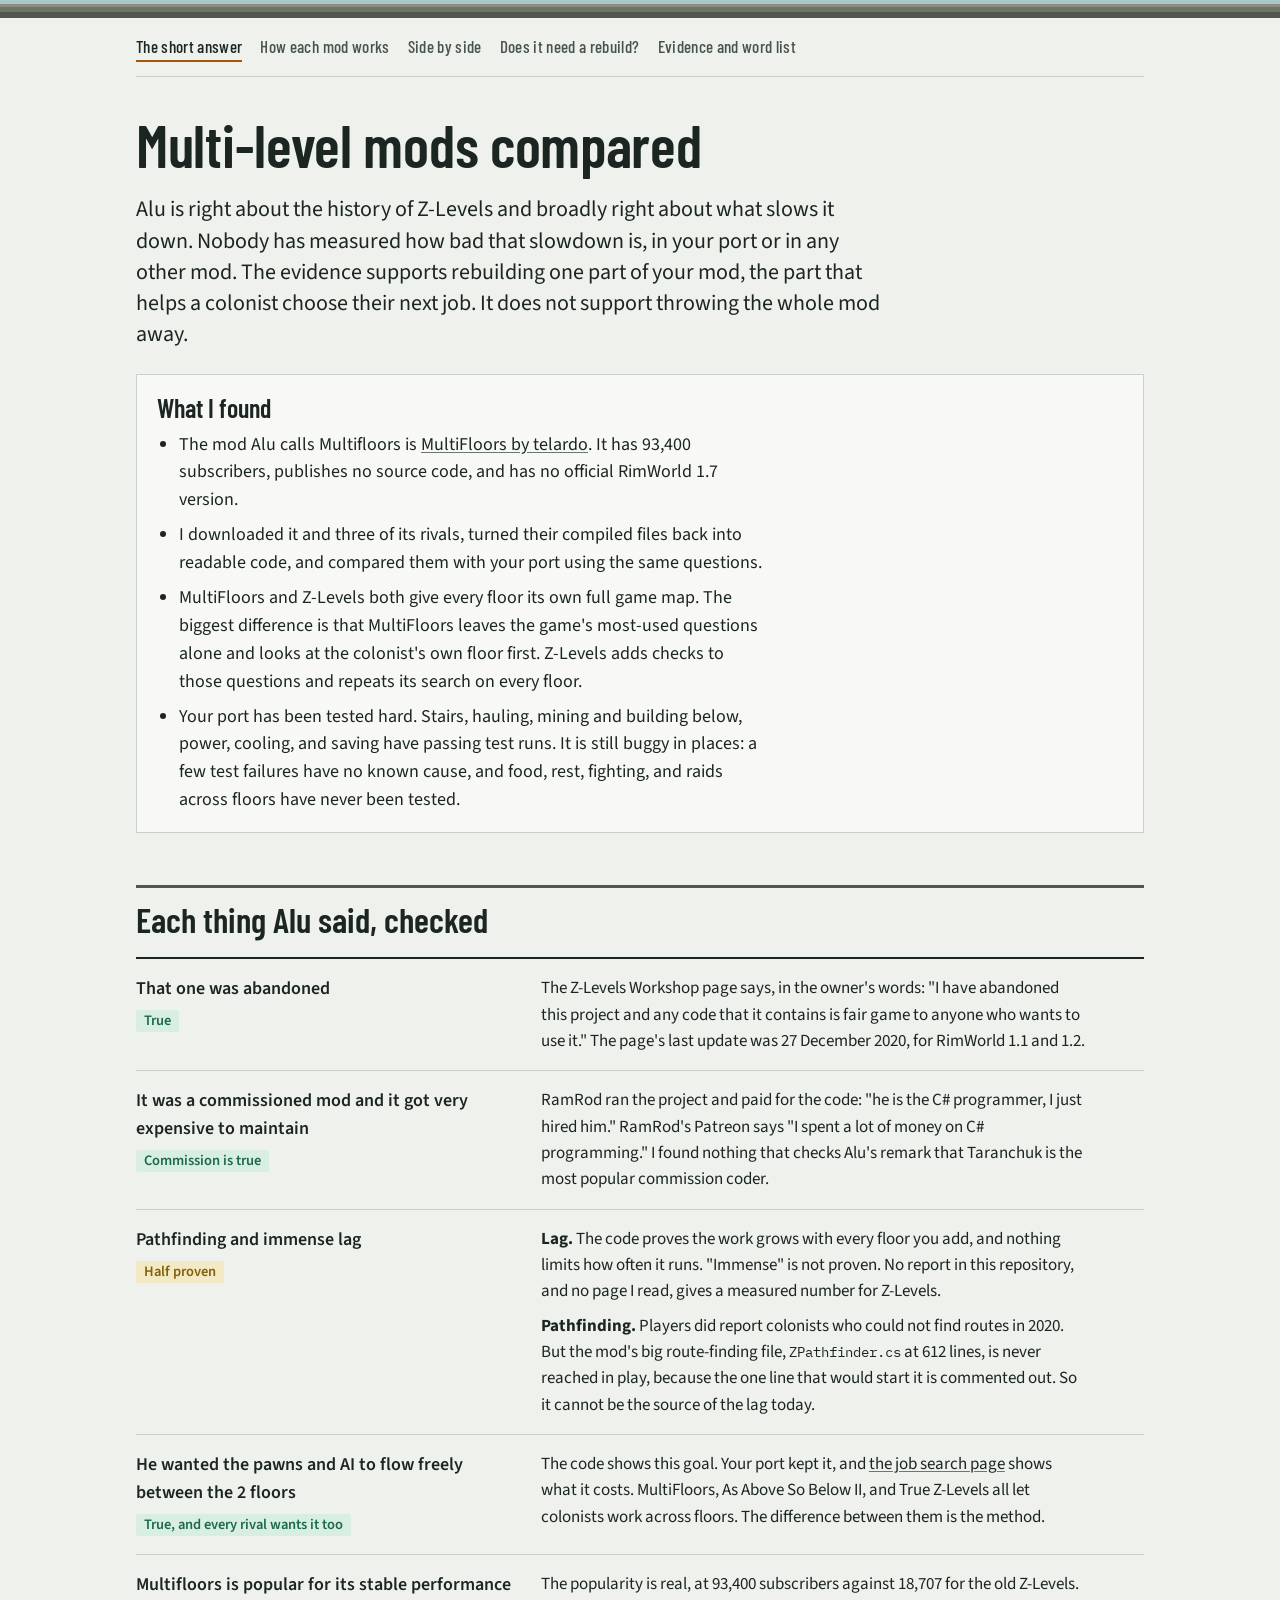
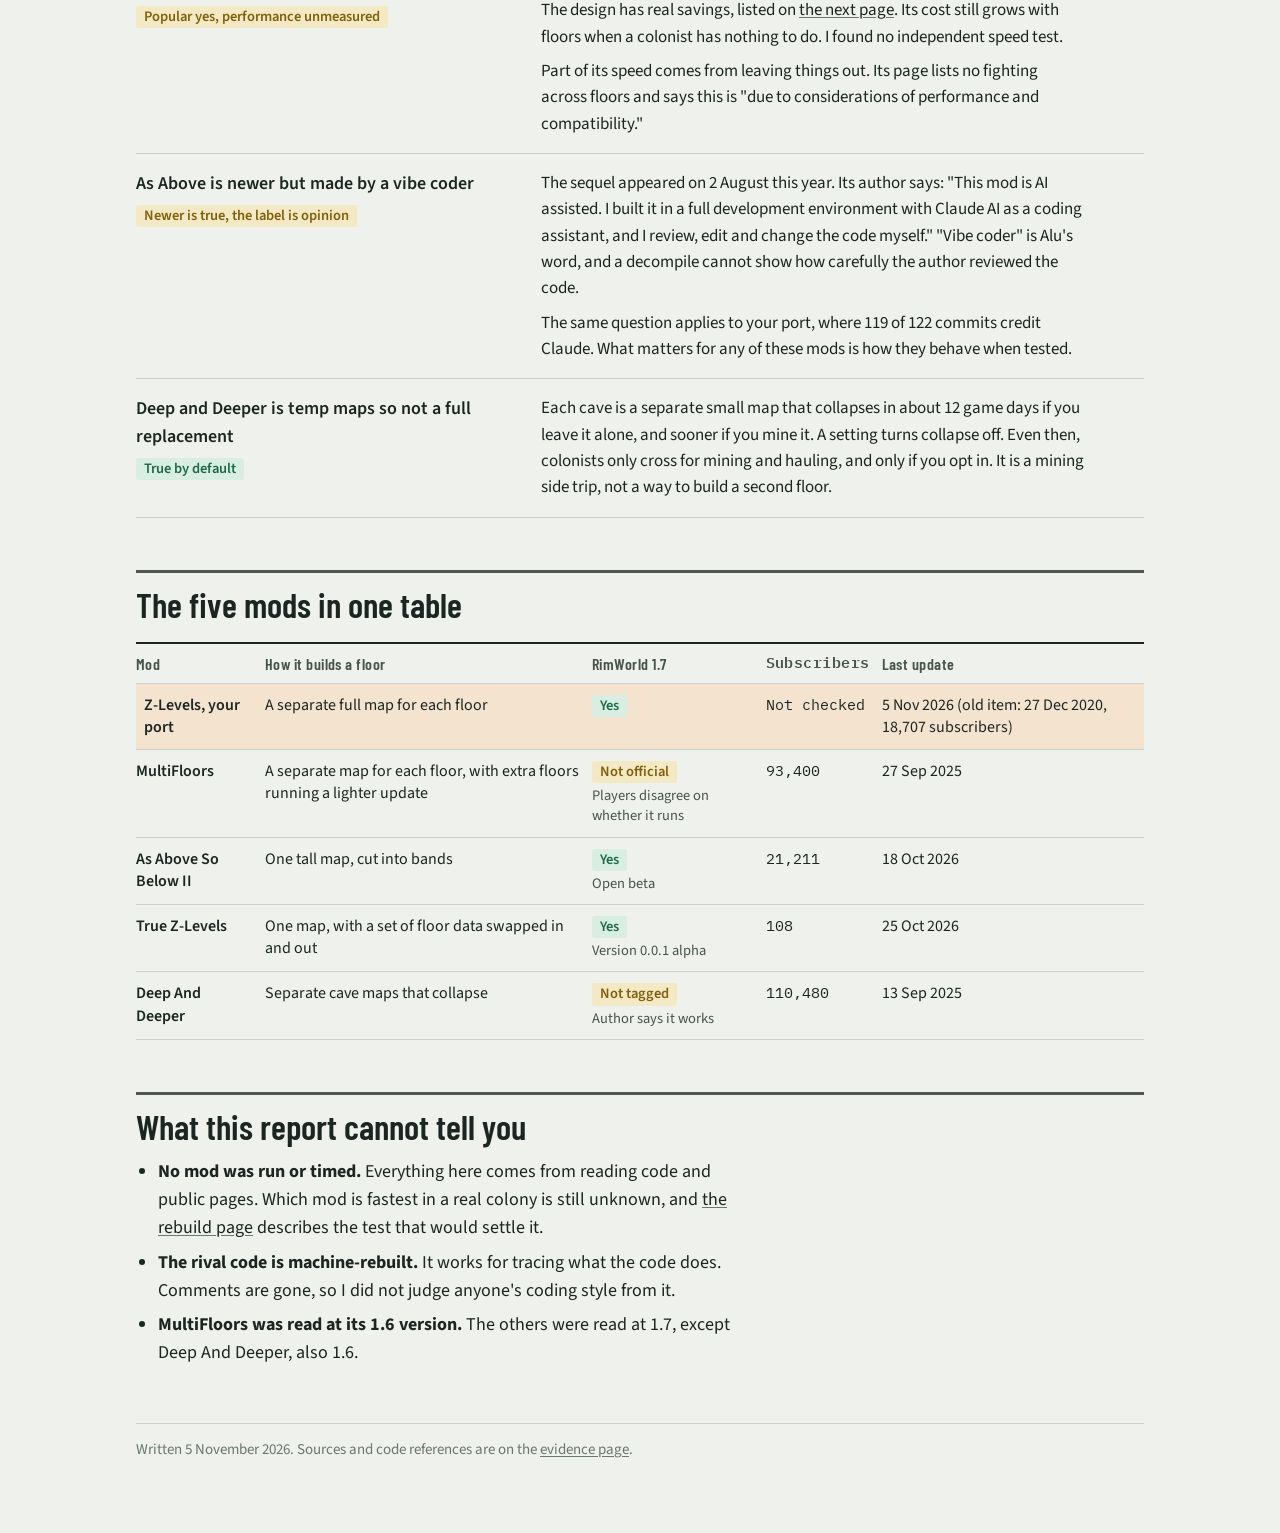
==== docs/mod-comparison/index.html @ 09d99cd7 "Add a plain-language comparison of multi-level mods Compares the Z-Levels port with MultiFloors, As " ====
<!doctype html>
<html lang="en">
<head>
<meta charset="utf-8">
<meta name="viewport" content="width=device-width, initial-scale=1, viewport-fit=cover">
<title>Multi-level Mods Compared</title>
<link rel="preconnect" href="https://fonts.googleapis.com">
<link rel="stylesheet" href="https://fonts.googleapis.com/css2?family=Barlow+Condensed:wght@500;600&family=IBM+Plex+Mono:wght@400;500&family=Source+Sans+3:wght@400;600&display=swap">
<link rel="stylesheet" href="style.css">
</head>
<body>
<div class="strata" aria-hidden="true"><i></i><i></i><i></i><i></i></div>
<div class="wrap">
<nav class="top" aria-label="Report pages">
  <a href="index.html" aria-current="page">The short answer</a>
  <a href="how-they-work.html">How each mod works</a>
  <a href="side-by-side.html">Side by side</a>
  <a href="rebuild.html">Does it need a rebuild?</a>
  <a href="evidence.html">Evidence and word list</a>
</nav>

<h1>Multi-level mods compared</h1>
<p class="lede">Alu is right about the history of Z-Levels and broadly right about what slows it down. Nobody has measured how bad that slowdown is, in your port or in any other mod. The evidence supports rebuilding one part of your mod, the part that helps a colonist choose their next job. It does not support throwing the whole mod away.</p>

<div class="answer">
  <h2>What I found</h2>
  <ul>
    <li>The mod Alu calls Multifloors is <a href="https://steamcommunity.com/sharedfiles/filedetails/?id=3384660931">MultiFloors by telardo</a>. It has 93,400 subscribers, publishes no source code, and has no official RimWorld 1.7 version.</li>
    <li>I downloaded it and three of its rivals, turned their compiled files back into readable code, and compared them with your port using the same questions.</li>
    <li>MultiFloors and Z-Levels both give every floor its own full game map. The biggest difference is that MultiFloors leaves the game's most-used questions alone and looks at the colonist's own floor first. Z-Levels adds checks to those questions and repeats its search on every floor.</li>
    <li>Your port has been tested hard. Stairs, hauling, mining and building below, power, cooling, and saving have passing test runs. It is still buggy in places: a few test failures have no known cause, and food, rest, fighting, and raids across floors have never been tested.</li>
  </ul>
</div>

<h2>Each thing Alu said, checked</h2>
<div class="claims">

  <div class="claim">
    <div class="said"><q>That one was abandoned</q><br><span class="chip yes">True</span></div>
    <div><p>The Z-Levels Workshop page says, in the owner's words: "I have abandoned this project and any code that it contains is fair game to anyone who wants to use it." The page's last update was 27 December 2020, for RimWorld 1.1 and 1.2.</p></div>
  </div>

  <div class="claim">
    <div class="said"><q>It was a commissioned mod and it got very expensive to maintain</q><br><span class="chip yes">Commission is true</span></div>
    <div><p>RamRod ran the project and paid for the code: "he is the C# programmer, I just hired him." RamRod's Patreon says "I spent a lot of money on C# programming." I found nothing that checks Alu's remark that Taranchuk is the most popular commission coder.</p></div>
  </div>

  <div class="claim">
    <div class="said"><q>Pathfinding and immense lag</q><br><span class="chip part">Half proven</span></div>
    <div>
      <p><b>Lag.</b> The code proves the work grows with every floor you add, and nothing limits how often it runs. "Immense" is not proven. No report in this repository, and no page I read, gives a measured number for Z-Levels.</p>
      <p><b>Pathfinding.</b> Players did report colonists who could not find routes in 2020. But the mod's big route-finding file, <code>ZPathfinder.cs</code> at 612 lines, is never reached in play, because the one line that would start it is commented out. So it cannot be the source of the lag today.</p>
    </div>
  </div>

  <div class="claim">
    <div class="said"><q>He wanted the pawns and AI to flow freely between the 2 floors</q><br><span class="chip yes">True, and every rival wants it too</span></div>
    <div><p>The code shows this goal. Your port kept it, and <a href="how-they-work.html#job-search">the job search page</a> shows what it costs. MultiFloors, As Above So Below II, and True Z-Levels all let colonists work across floors. The difference between them is the method.</p></div>
  </div>

  <div class="claim">
    <div class="said"><q>Multifloors is popular for its stable performance</q><br><span class="chip part">Popular yes, performance unmeasured</span></div>
    <div>
      <p>The popularity is real, at 93,400 subscribers against 18,707 for the old Z-Levels. The design has real savings, listed on <a href="how-they-work.html">the next page</a>. Its cost still grows with floors when a colonist has nothing to do. I found no independent speed test.</p>
      <p>Part of its speed comes from leaving things out. Its page lists no fighting across floors and says this is "due to considerations of performance and compatibility."</p>
    </div>
  </div>

  <div class="claim">
    <div class="said"><q>As Above is newer but made by a vibe coder</q><br><span class="chip part">Newer is true, the label is opinion</span></div>
    <div>
      <p>The sequel appeared on 2 August this year. Its author says: "This mod is AI assisted. I built it in a full development environment with Claude AI as a coding assistant, and I review, edit and change the code myself." "Vibe coder" is Alu's word, and a decompile cannot show how carefully the author reviewed the code.</p>
      <p>The same question applies to your port, where 119 of 122 commits credit Claude. What matters for any of these mods is how they behave when tested.</p>
    </div>
  </div>

  <div class="claim">
    <div class="said"><q>Deep and Deeper is temp maps so not a full replacement</q><br><span class="chip yes">True by default</span></div>
    <div><p>Each cave is a separate small map that collapses in about 12 game days if you leave it alone, and sooner if you mine it. A setting turns collapse off. Even then, colonists only cross for mining and hauling, and only if you opt in. It is a mining side trip, not a way to build a second floor.</p></div>
  </div>

</div>

<h2>The five mods in one table</h2>
<div class="table-box"><table class="wide-table">
  <thead><tr><th>Mod</th><th>How it builds a floor</th><th>RimWorld 1.7</th><th class="num">Subscribers</th><th>Last update</th></tr></thead>
  <tbody>
    <tr class="you"><th>Z-Levels, your port</th><td>A separate full map for each floor</td><td><span class="chip yes">Yes</span></td><td class="num">Not checked</td><td>5 Nov 2026 (old item: 27 Dec 2020, 18,707 subscribers)</td></tr>
    <tr><th>MultiFloors</th><td>A separate map for each floor, with extra floors running a lighter update</td><td><span class="chip part">Not official</span><span class="cell-note">Players disagree on whether it runs</span></td><td class="num">93,400</td><td>27 Sep 2025</td></tr>
    <tr><th>As Above So Below II</th><td>One tall map, cut into bands</td><td><span class="chip yes">Yes</span><span class="cell-note">Open beta</span></td><td class="num">21,211</td><td>18 Oct 2026</td></tr>
    <tr><th>True Z-Levels</th><td>One map, with a set of floor data swapped in and out</td><td><span class="chip yes">Yes</span><span class="cell-note">Version 0.0.1 alpha</span></td><td class="num">108</td><td>25 Oct 2026</td></tr>
    <tr><th>Deep And Deeper</th><td>Separate cave maps that collapse</td><td><span class="chip part">Not tagged</span><span class="cell-note">Author says it works</span></td><td class="num">110,480</td><td>13 Sep 2025</td></tr>
  </tbody>
</table></div>

<h2>What this report cannot tell you</h2>
<ul>
  <li><b>No mod was run or timed.</b> Everything here comes from reading code and public pages. Which mod is fastest in a real colony is still unknown, and <a href="rebuild.html#test">the rebuild page</a> describes the test that would settle it.</li>
  <li><b>The rival code is machine-rebuilt.</b> It works for tracing what the code does. Comments are gone, so I did not judge anyone's coding style from it.</li>
  <li><b>MultiFloors was read at its 1.6 version.</b> The others were read at 1.7, except Deep And Deeper, also 1.6.</li>
</ul>

<footer>Written 5 November 2026. Sources and code references are on the <a href="evidence.html">evidence page</a>.</footer>
</div>
</body>
</html>
---- docs/mod-comparison/style.css ----
/* Layout concept: a geologist's core sample. Thin rock bands mark the top of each page, and every diagram is a cross-section. */
:root {
  --bg: #eef1ec;
  --panel: #f8f9f6;
  --ink: #1b2622;
  --ink-2: #47544e;
  --ink-3: #6a7770;
  --line: #c9d1ca;
  --accent: #a4560a;      /* Z-Levels, the mod this report is about */
  --accent-soft: #f3e3cf;
  --other: #5f7f78;       /* every other mod in the charts */
  --rock-1: #8b8d7e;
  --rock-2: #6f7468;
  --rock-3: #4f5750;
  --sky: #a9c6c9;
  --yes: #1d6b46;
  --yes-bg: #d9eee2;
  --part: #80600a;
  --part-bg: #f4e9c5;
  --no: #93302c;
  --no-bg: #f6dcda;
  --unk: #49565c;
  --unk-bg: #dfe5e6;
  --display: "Barlow Condensed", "Arial Narrow", "Helvetica Neue", Arial, sans-serif;
  --body: "Source Sans 3", "Segoe UI", -apple-system, Roboto, Arial, sans-serif;
  --mono: "IBM Plex Mono", Consolas, Menlo, monospace;
}
@media (prefers-color-scheme: dark) {
  :root:not([data-theme="light"]) {
    --bg: #161b1a;
    --panel: #1f2624;
    --ink: #e9eeea;
    --ink-2: #b9c4bd;
    --ink-3: #93a097;
    --line: #36403c;
    --accent: #e9a04e;
    --accent-soft: #3a2c1a;
    --other: #86aaa2;
    --rock-1: #6d7064;
    --rock-2: #575c52;
    --rock-3: #3f4640;
    --sky: #47666b;
    --yes: #7dd3a5;
    --yes-bg: #1c3a2b;
    --part: #e3c565;
    --part-bg: #3c3212;
    --no: #f0a29d;
    --no-bg: #431f1d;
    --unk: #bcc8cc;
    --unk-bg: #2c3538;
    color-scheme: dark;
  }
}
:root[data-theme="dark"] {
  --bg: #161b1a;
  --panel: #1f2624;
  --ink: #e9eeea;
  --ink-2: #b9c4bd;
  --ink-3: #93a097;
  --line: #36403c;
  --accent: #e9a04e;
  --accent-soft: #3a2c1a;
  --other: #86aaa2;
  --rock-1: #6d7064;
  --rock-2: #575c52;
  --rock-3: #3f4640;
  --sky: #47666b;
  --yes: #7dd3a5;
  --yes-bg: #1c3a2b;
  --part: #e3c565;
  --part-bg: #3c3212;
  --no: #f0a29d;
  --no-bg: #431f1d;
  --unk: #bcc8cc;
  --unk-bg: #2c3538;
  color-scheme: dark;
}

* { box-sizing: border-box; }
html { -webkit-text-size-adjust: 100%; }
body {
  margin: 0;
  background: var(--bg);
  color: var(--ink);
  font: 400 18px/1.55 var(--body);
}
.strata { height: 18px; display: grid; grid-template-rows: 4px 3px 5px 6px; }
.strata i:nth-child(1) { background: var(--sky); }
.strata i:nth-child(2) { background: var(--rock-1); }
.strata i:nth-child(3) { background: var(--rock-2); }
.strata i:nth-child(4) { background: var(--rock-3); }

.wrap {
  max-width: 1040px;
  margin: 0 auto;
  padding-left: max(16px, env(safe-area-inset-left, 0px));
  padding-right: max(16px, env(safe-area-inset-right, 0px));
  padding-block: 0 72px;
}
nav.top {
  display: flex;
  flex-wrap: wrap;
  gap: 4px 18px;
  padding-block: 14px;
  border-bottom: 1px solid var(--line);
  font: 500 17px/1.3 var(--display);
  letter-spacing: .02em;
}
nav.top a { color: var(--ink-2); text-decoration: none; padding-block: 3px; border-bottom: 2px solid transparent; }
nav.top a:hover { color: var(--ink); }
nav.top a[aria-current="page"] { color: var(--ink); border-bottom-color: var(--accent); }
a { color: inherit; text-decoration-color: var(--ink-3); text-underline-offset: 2px; }
a:focus-visible { outline: 2px solid var(--accent); outline-offset: 2px; }

h1, h2, h3 { font-family: var(--display); line-height: 1.12; text-wrap: balance; margin: 0; }
h1 { font-size: clamp(38px, 6.2vw, 60px); font-weight: 600; letter-spacing: -.005em; margin-top: 34px; }
h2 { font-size: clamp(27px, 3.6vw, 35px); font-weight: 600; margin-top: 52px; padding-top: 12px; border-top: 3px solid var(--rock-3); }
h3 { font-size: 23px; font-weight: 600; margin-top: 26px; }
p { margin: 12px 0 0; max-width: 68ch; }
ul, ol { margin: 12px 0 0; padding-left: 22px; max-width: 68ch; }
li + li { margin-top: 7px; }
.lede { font-size: 22px; line-height: 1.42; margin-top: 16px; max-width: 34em; }
.muted { color: var(--ink-2); }
.small { font-size: 15.5px; line-height: 1.45; }
code, .mono { font-family: var(--mono); font-size: .84em; overflow-wrap: anywhere; }
blockquote { margin: 14px 0 0; padding: 2px 0 2px 16px; border-left: 3px solid var(--rock-1); color: var(--ink-2); max-width: 64ch; }

.table-box { overflow-x: auto; margin-top: 18px; border-top: 2px solid var(--ink); }
table { border-collapse: collapse; width: 100%; font-size: 16px; line-height: 1.4; }
th, td { text-align: left; vertical-align: top; padding: 10px 12px 10px 0; border-bottom: 1px solid var(--line); }
thead th { font: 600 16px/1.2 var(--display); letter-spacing: .03em; color: var(--ink-2); }
tbody th { font-weight: 600; }
td.num, th.num { font-family: var(--mono); font-variant-numeric: tabular-nums; font-size: 15px; white-space: nowrap; }
tr.you th, tr.you td { background: var(--accent-soft); }
tr.you th { padding-left: 8px; }
.wide-table { min-width: 760px; }
td.mine, th.mine { background: var(--accent-soft); padding-left: 8px; }

.chip { display: inline-block; font: 600 14.5px/1.25 var(--body); padding: 2px 8px; border-radius: 3px; white-space: nowrap; }
.chip.yes { color: var(--yes); background: var(--yes-bg); }
.chip.part { color: var(--part); background: var(--part-bg); }
.chip.no { color: var(--no); background: var(--no-bg); }
.chip.unk { color: var(--unk); background: var(--unk-bg); }
.cell-note { display: block; font-size: 14.5px; color: var(--ink-2); margin-top: 3px; }

.claims { margin-top: 18px; border-top: 2px solid var(--ink); }
.claim { display: grid; grid-template-columns: minmax(0, 5fr) minmax(0, 8fr); gap: 8px 28px; padding-block: 16px; border-bottom: 1px solid var(--line); }
.claim .said { font-size: 18px; }
.claim .said q { font-weight: 600; quotes: none; }
.claim .chip { margin-top: 7px; }
.claim p { margin-top: 0; font-size: 17px; }
.claim p + p { margin-top: 8px; }

.answer { margin-top: 24px; padding: 18px 20px; background: var(--panel); border: 1px solid var(--line); }
.answer h2 { border: 0; margin: 0; padding: 0; font-size: 26px; }
.answer ul { margin-top: 8px; }

.terms { display: grid; grid-template-columns: repeat(auto-fit, minmax(min(270px, 100%), 1fr)); gap: 22px 30px; margin-top: 18px; }
.terms > div { min-width: 0; }
.terms h3 { margin-top: 0; }
.terms p { margin-top: 5px; font-size: 17px; }

.panels { display: grid; grid-template-columns: repeat(auto-fit, minmax(min(290px, 100%), 1fr)); gap: 26px 28px; margin-top: 20px; }
.panels figure { margin: 0; min-width: 0; }
figure { margin: 22px 0 0; }
figure svg { width: 100%; height: auto; display: block; color: var(--ink); }
figcaption { margin-top: 9px; font-size: 16px; line-height: 1.42; color: var(--ink-2); max-width: 68ch; }
figcaption b { color: var(--ink); }
.fig-scroll { overflow-x: auto; }
.fig-scroll svg { min-width: 640px; }

/* svg paint tokens */
.s-ink { fill: currentColor; font-family: var(--body); }
.s-mono { fill: currentColor; font-family: var(--mono); }
.s-muted { fill: var(--ink-2); font-family: var(--body); }
.s-line { stroke: currentColor; fill: none; }
.s-board { fill: var(--panel); stroke: currentColor; stroke-width: 1.5; }
.s-board-faint { fill: var(--panel); stroke: var(--ink-3); stroke-width: 1.5; stroke-dasharray: 5 4; }
.s-rock { fill: var(--rock-1); }
.s-rock2 { fill: var(--rock-3); }
.s-sky { fill: var(--sky); }
.s-accent { fill: var(--accent); }
.s-accent-line { stroke: var(--accent); fill: none; }
.s-other { fill: var(--other); }
.s-empty { fill: none; stroke: var(--ink-3); stroke-width: 1; }
.s-gap { fill: var(--ink-3); opacity: .45; }

/* bar charts: one series each, the row label names the mod, and Z-Levels takes the accent */
.bars { margin-top: 14px; display: grid; gap: 7px; }
.bar-row { display: grid; grid-template-columns: 130px minmax(0, 1fr); gap: 10px; align-items: center; font-size: 16px; }
.bar-track { display: flex; align-items: center; gap: 8px; min-width: 0; }
.bar { height: 16px; min-width: 2px; background: var(--other); border-radius: 0 3px 3px 0; }
.bar-row.you .bar { background: var(--accent); }
.bar-row.you .bar-name { font-weight: 600; }
.bar-val { font: 500 14.5px/1 var(--mono); font-variant-numeric: tabular-nums; white-space: nowrap; }
.charts { display: grid; grid-template-columns: repeat(auto-fit, minmax(min(320px, 100%), 1fr)); gap: 34px 40px; margin-top: 8px; }
.charts > section { min-width: 0; }
.charts h3 { margin-top: 22px; }
.charts p { font-size: 16.5px; margin-top: 5px; }

.option { margin-top: 18px; padding: 16px 18px; background: var(--panel); border: 1px solid var(--line); }
.option.rec { border-left: 5px solid var(--accent); }
.option h3 { margin: 0; }
.option dl { margin: 10px 0 0; display: grid; grid-template-columns: 110px minmax(0, 1fr); gap: 6px 14px; font-size: 16.5px; }
.option dt { font-weight: 600; }
.option dd { margin: 0; }

footer { margin-top: 56px; padding-top: 14px; border-top: 1px solid var(--line); color: var(--ink-3); font-size: 15px; }

@media (max-width: 640px) {
  body { font-size: 17px; }
  .lede { font-size: 20px; }
  .claim { grid-template-columns: minmax(0, 1fr); }
  .bar-row { grid-template-columns: 96px minmax(0, 1fr); font-size: 15px; }
  .option dl { grid-template-columns: minmax(0, 1fr); gap: 2px; }
  .option dd { margin-bottom: 8px; }
}
@media (prefers-reduced-motion: no-preference) {
  html { scroll-behavior: smooth; }
}
.terms.two { grid-template-columns: repeat(auto-fit, minmax(min(380px, 100%), 1fr)); }
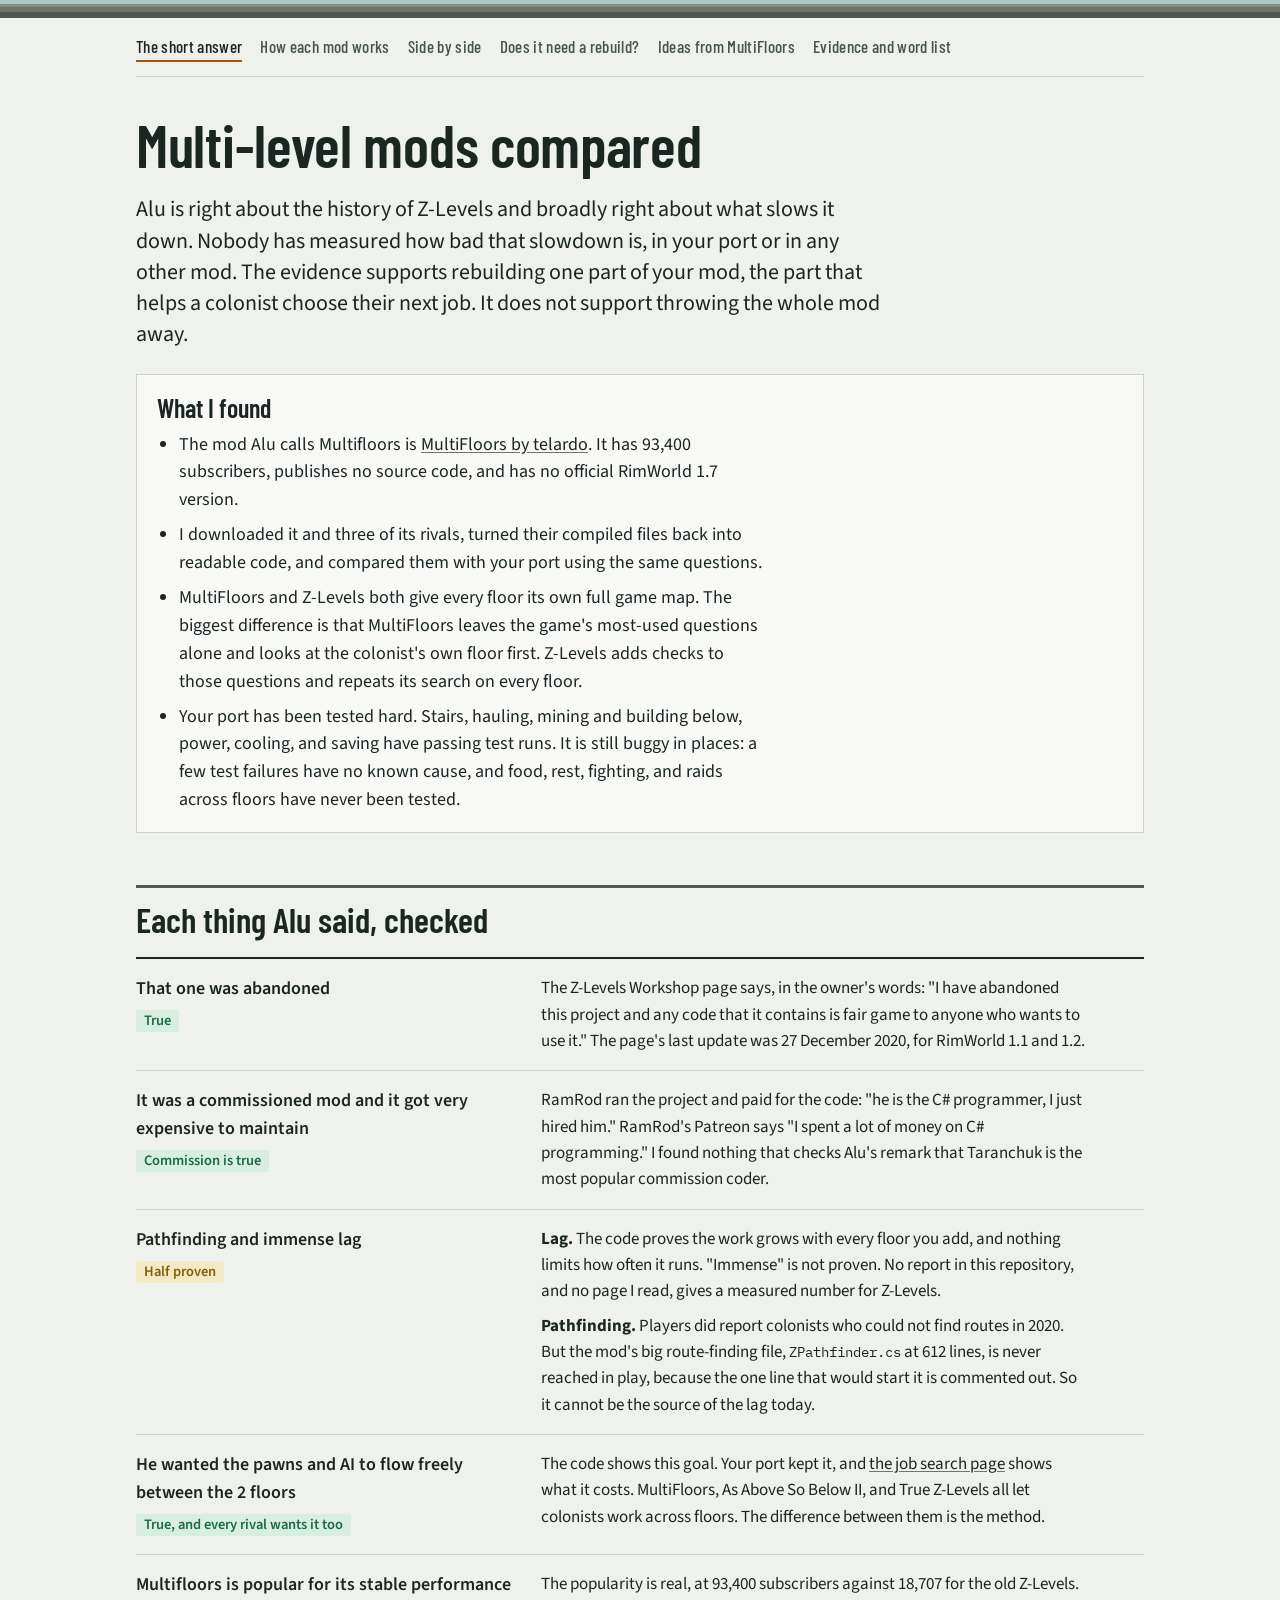
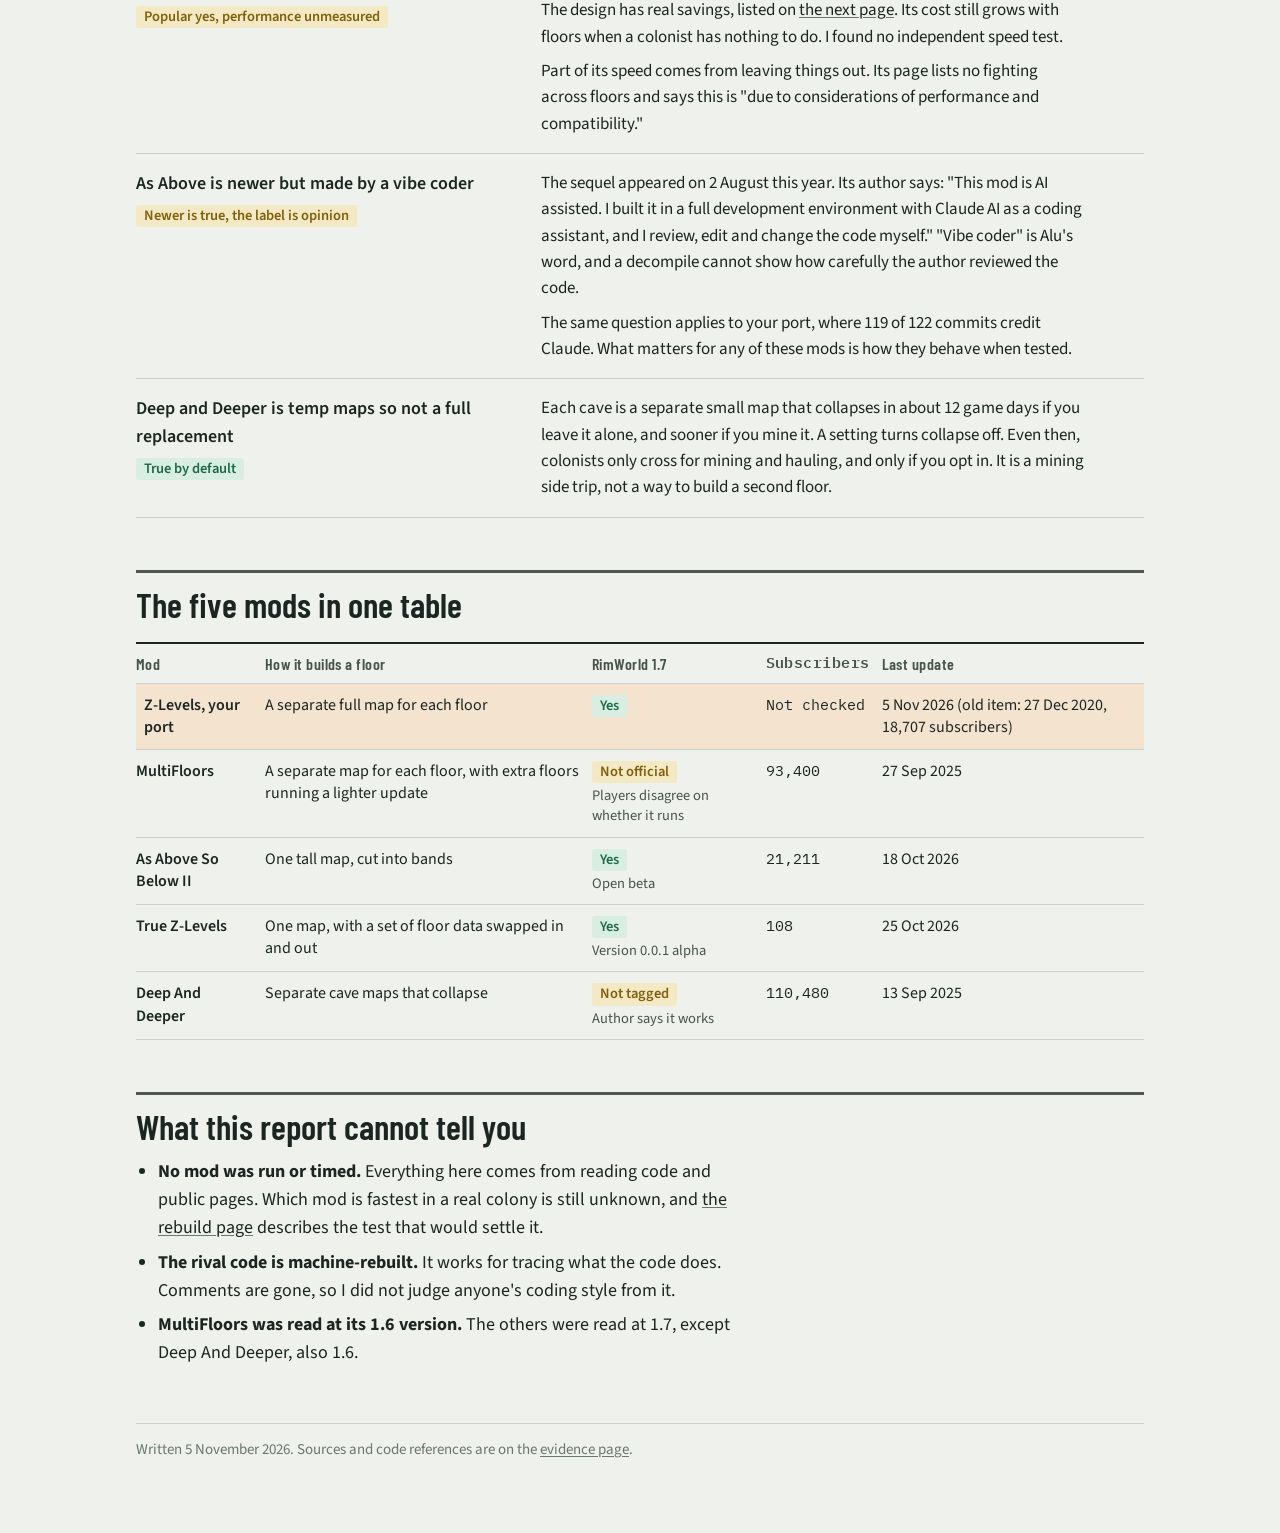
==== commit 6fcd61d1: "Add ideas from MultiFloors to the comparison Each idea is checked against the current Z-Levels code," ====
--- a/docs/mod-comparison/index.html
+++ b/docs/mod-comparison/index.html
@@ -16,6 +16,7 @@
   <a href="how-they-work.html">How each mod works</a>
   <a href="side-by-side.html">Side by side</a>
   <a href="rebuild.html">Does it need a rebuild?</a>
+  <a href="ideas.html">Ideas from MultiFloors</a>
   <a href="evidence.html">Evidence and word list</a>
 </nav>
 
